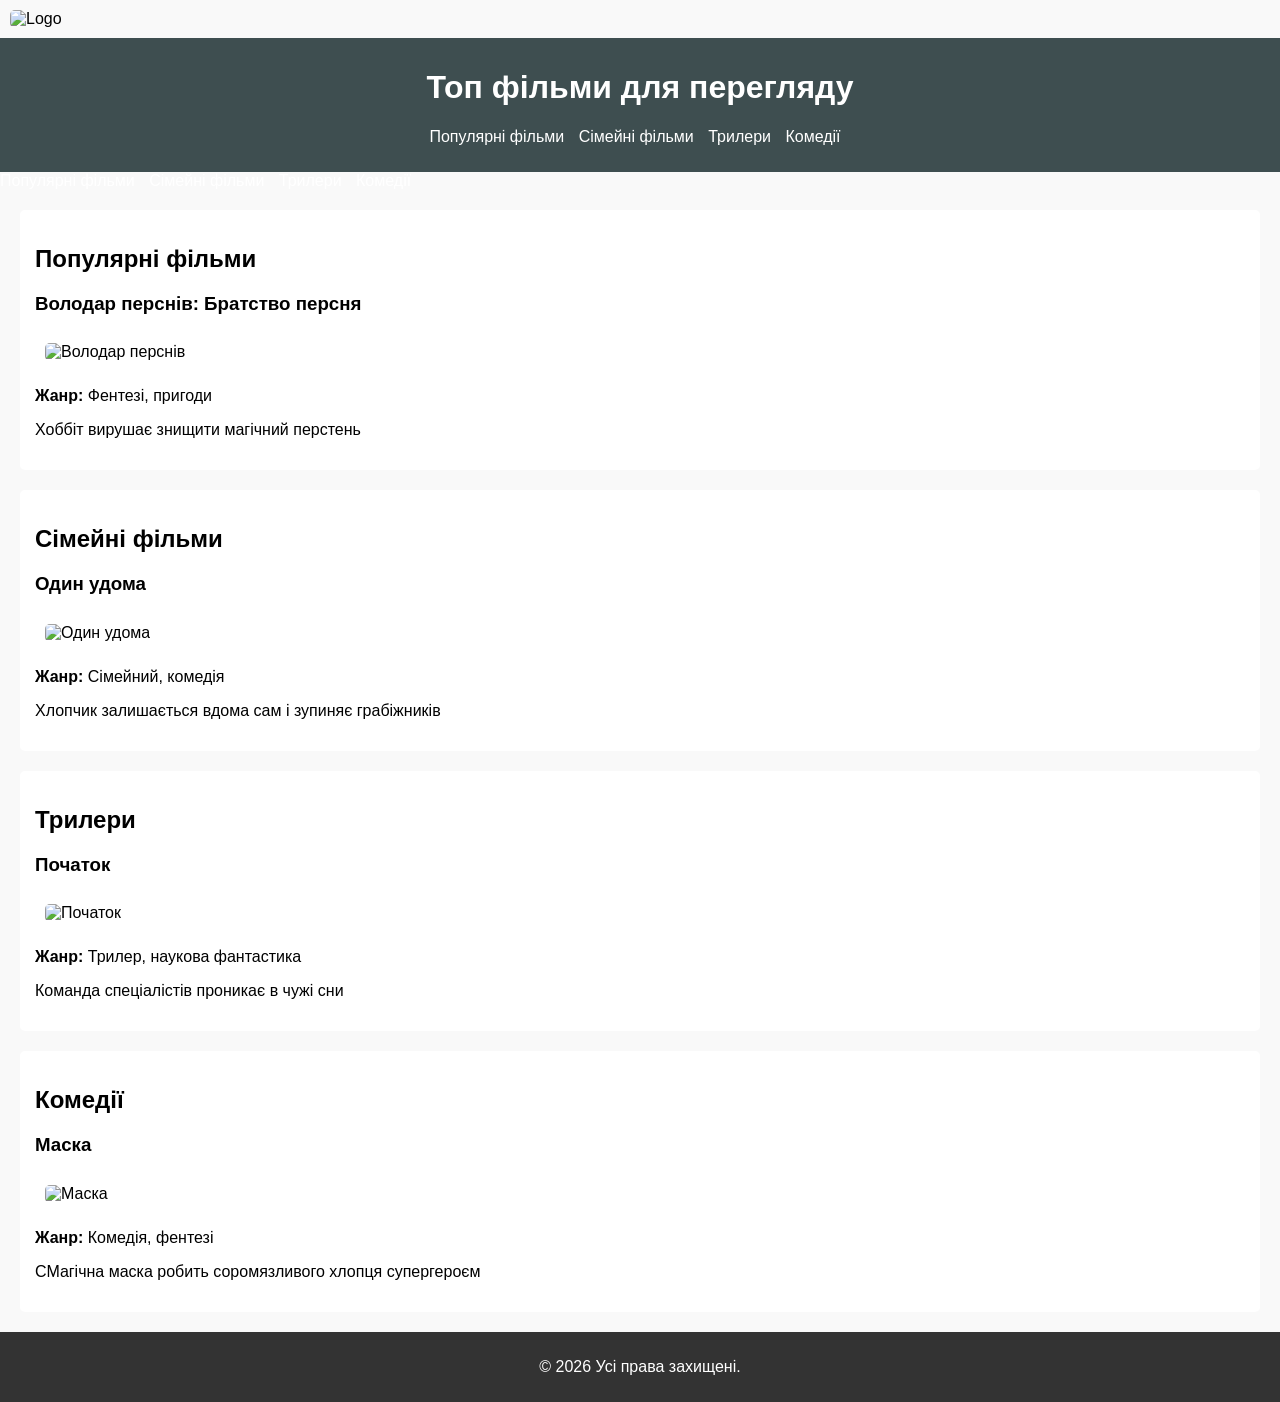
==== index.html @ bec587f4 "1" ====
<!DOCTYPE html>
<html lang="en">
<head>
    <meta charset="UTF-8">
    <meta name="viewport" content="width=device-width, initial-scale=1.0">
    <link rel="stylesheet" href="styels.css">
    <meta name="description" content="Топ фільмів для перегляду: трилери, комедії, сімейні фільми та багато іншого.">
    <title>Топ фільми для перегляду</title>

</head>
<body>
    <img src="#" alt="Logo">
    <header>
        <h1>Топ фільми для перегляду</h1>
        <nav>
            <ul>
                <li>Популярні фільми</li>
                <li>Сімейні фільми</li>
                <li>Трилери</li>
                <li>Комедії</li>
            </ul>
        </nav>
    </header>
    <main>
<li><a href="#popular">Популярні фільми</a></li>
            <li><a href="#family">Сімейні фільми</a></li>
            <li><a href="#thriller">Трилери</a></li>
            <li><a href="#comedy">Комедії</a></li>
        </ul>
    </nav>
</header>
<main>
    <section id="popular">
        <h2>Популярні фільми</h2>
        <article>
            <h3>Володар перснів: Братство персня</h3>
            <img src="lord_of_the_rings.jpg" alt="Володар перснів">
            <p><strong>Жанр:</strong> Фентезі, пригоди</p>
            <p>Хоббіт вирушає знищити магічний перстень</p>
        </article>
    </section>
    <section id="family">
        <h2>Сімейні фільми</h2>
        <article>
            <h3>Один удома</h3>
            <img src="home_alone.jpg" alt="Один удома">
            <p><strong>Жанр:</strong> Сімейний, комедія</p>
            <p>Хлопчик залишається вдома сам і зупиняє грабіжників</p>
        </article>
    </section>
    <section id="thriller">
        <h2>Трилери</h2>
        <article>
            <h3>Початок</h3>
            <img src="inception.jpg" alt="Початок">
            <p><strong>Жанр:</strong> Трилер, наукова фантастика</p>
            <p>Команда спеціалістів проникає в чужі сни</p>
        </article>
    </section>
    <section id="comedy">
        <h2>Комедії</h2>
        <article>
            <h3>Маска</h3>
            <img src="the_mask.jpg" alt="Маска">
            <p><strong>Жанр:</strong> Комедія, фентезі</p>
            <p>СМагічна маска робить соромязливого хлопця супергероєм</p>
        </article>
    </section>
</main>
<footer><p><p>&copy; 2026 Усі права захищені.</p></p></footer>
    <script src="script.js"></script>
</body>
</html>
---- styels.css ----
body {
    margin: 0;
    padding: 0;
    font-family: Arial, sans-serif;
    background-color: #f9f9f9;
}
header {
    background-color: #3E4E50;
    color: white;
    text-align: center;
    padding: 10px;
}
ul {
    list-style-type: none;
    padding: 0;
}
li {
    display: inline;
    margin-right: 10px;
}
a {
    text-decoration: none;
    color: white;
}
section {
    margin: 20px;
    padding: 15px;
    background-color: #fff;
    border-radius: 5px;
}
img {
    max-width: 400px;
    margin: 10px;
    border-radius: 5px;
}
footer {
    text-align: center;
    background-color: #333;
    color: white;
    padding: 10px;
}
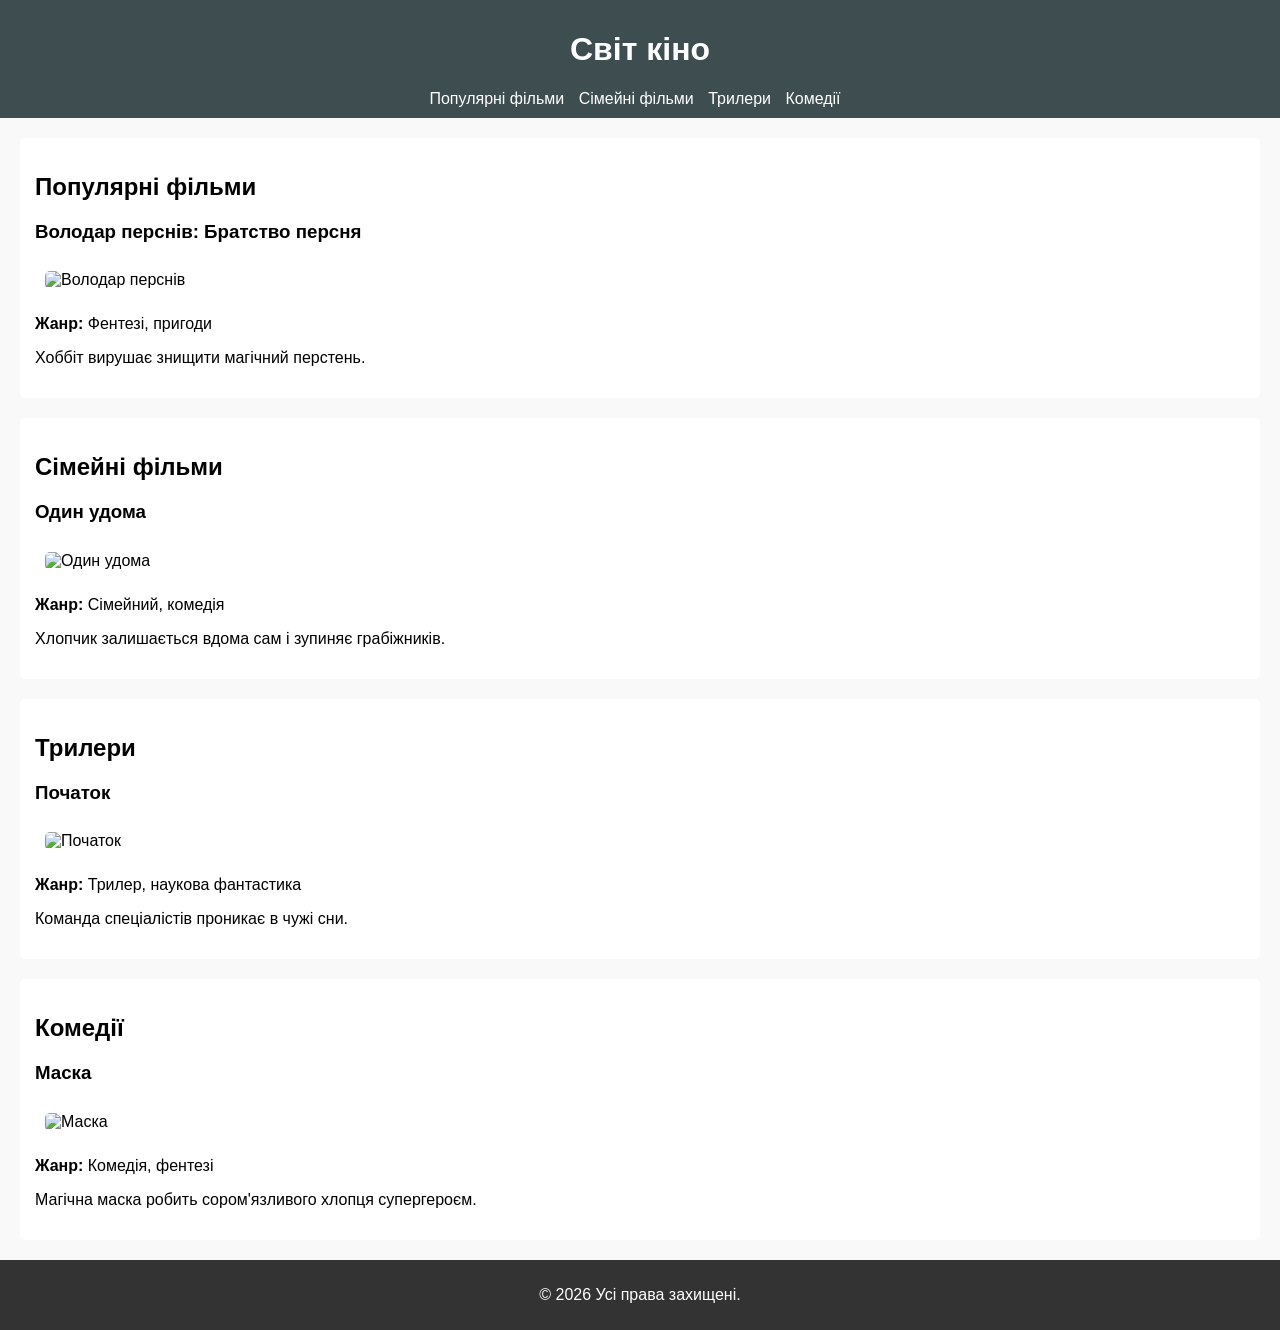
==== commit 7f82f37c: "2" ====
--- a/index.html
+++ b/index.html
@@ -1,73 +1,69 @@
 <!DOCTYPE html>
-<html lang="en">
+<html lang="uk">
 <head>
     <meta charset="UTF-8">
     <meta name="viewport" content="width=device-width, initial-scale=1.0">
     <link rel="stylesheet" href="styels.css">
     <meta name="description" content="Топ фільмів для перегляду: трилери, комедії, сімейні фільми та багато іншого.">
-    <title>Топ фільми для перегляду</title>
-
+    <meta name="keywords" content="Фільми, Кіно, Популярні фільми, Трилери, Комедії, Сімейні фільми">
+    <title>Топ фільмів для перегляду</title>
 </head>
 <body>
-    <img src="#" alt="Logo">
     <header>
-        <h1>Топ фільми для перегляду</h1>
+        <h1>Світ кіно</h1>
         <nav>
             <ul>
-                <li>Популярні фільми</li>
-                <li>Сімейні фільми</li>
-                <li>Трилери</li>
-                <li>Комедії</li>
+                <li><a href="#popular">Популярні фільми</a></li>
+                <li><a href="#family">Сімейні фільми</a></li>
+                <li><a href="#thriller">Трилери</a></li>
+                <li><a href="#comedy">Комедії</a></li>
             </ul>
         </nav>
     </header>
+
     <main>
-<li><a href="#popular">Популярні фільми</a></li>
-            <li><a href="#family">Сімейні фільми</a></li>
-            <li><a href="#thriller">Трилери</a></li>
-            <li><a href="#comedy">Комедії</a></li>
-        </ul>
-    </nav>
-</header>
-<main>
-    <section id="popular">
-        <h2>Популярні фільми</h2>
-        <article>
-            <h3>Володар перснів: Братство персня</h3>
-            <img src="lord_of_the_rings.jpg" alt="Володар перснів">
-            <p><strong>Жанр:</strong> Фентезі, пригоди</p>
-            <p>Хоббіт вирушає знищити магічний перстень</p>
-        </article>
-    </section>
-    <section id="family">
-        <h2>Сімейні фільми</h2>
-        <article>
-            <h3>Один удома</h3>
-            <img src="home_alone.jpg" alt="Один удома">
-            <p><strong>Жанр:</strong> Сімейний, комедія</p>
-            <p>Хлопчик залишається вдома сам і зупиняє грабіжників</p>
-        </article>
-    </section>
-    <section id="thriller">
-        <h2>Трилери</h2>
-        <article>
-            <h3>Початок</h3>
-            <img src="inception.jpg" alt="Початок">
-            <p><strong>Жанр:</strong> Трилер, наукова фантастика</p>
-            <p>Команда спеціалістів проникає в чужі сни</p>
-        </article>
-    </section>
-    <section id="comedy">
-        <h2>Комедії</h2>
-        <article>
-            <h3>Маска</h3>
-            <img src="the_mask.jpg" alt="Маска">
-            <p><strong>Жанр:</strong> Комедія, фентезі</p>
-            <p>СМагічна маска робить соромязливого хлопця супергероєм</p>
-        </article>
-    </section>
-</main>
-<footer><p><p>&copy; 2026 Усі права захищені.</p></p></footer>
+        <section id="popular">
+            <h2>Популярні фільми</h2>
+            <article>
+                <h3>Володар перснів: Братство персня</h3>
+                <img src="lord_of_the_rings.jpg" alt="Володар перснів">
+                <p><strong>Жанр:</strong> Фентезі, пригоди</p>
+                <p>Хоббіт вирушає знищити магічний перстень.</p>
+            </article>
+        </section>
+        <section id="family">
+            <h2>Сімейні фільми</h2>
+            <article>
+                <h3>Один удома</h3>
+                <img src="home_alone.jpg" alt="Один удома">
+                <p><strong>Жанр:</strong> Сімейний, комедія</p>
+                <p>Хлопчик залишається вдома сам і зупиняє грабіжників.</p>
+            </article>
+        </section>
+        <section id="thriller">
+            <h2>Трилери</h2>
+            <article>
+                <h3>Початок</h3>
+                <img src="inception.jpg" alt="Початок">
+                <p><strong>Жанр:</strong> Трилер, наукова фантастика</p>
+                <p>Команда спеціалістів проникає в чужі сни.</p>
+            </article>
+        </section>
+
+        <section id="comedy">
+            <h2>Комедії</h2>
+            <article>
+                <h3>Маска</h3>
+                <img src="the_mask.jpg" alt="Маска">
+                <p><strong>Жанр:</strong> Комедія, фентезі</p>
+                <p>Магічна маска робить сором'язливого хлопця супергероєм.</p>
+            </article>
+        </section>
+    </main>
+
+    <footer>
+        <p>&copy; 2026 Усі права захищені.</p>
+    </footer>
     <script src="script.js"></script>
 </body>
 </html>
--- a/styels.css
+++ b/styels.css
@@ -1,4 +1,3 @@
-
 body {
     margin: 0;
     padding: 0;
@@ -14,6 +13,7 @@
 ul {
     list-style-type: none;
     padding: 0;
+    margin: 0;
 }
 li {
     display: inline;
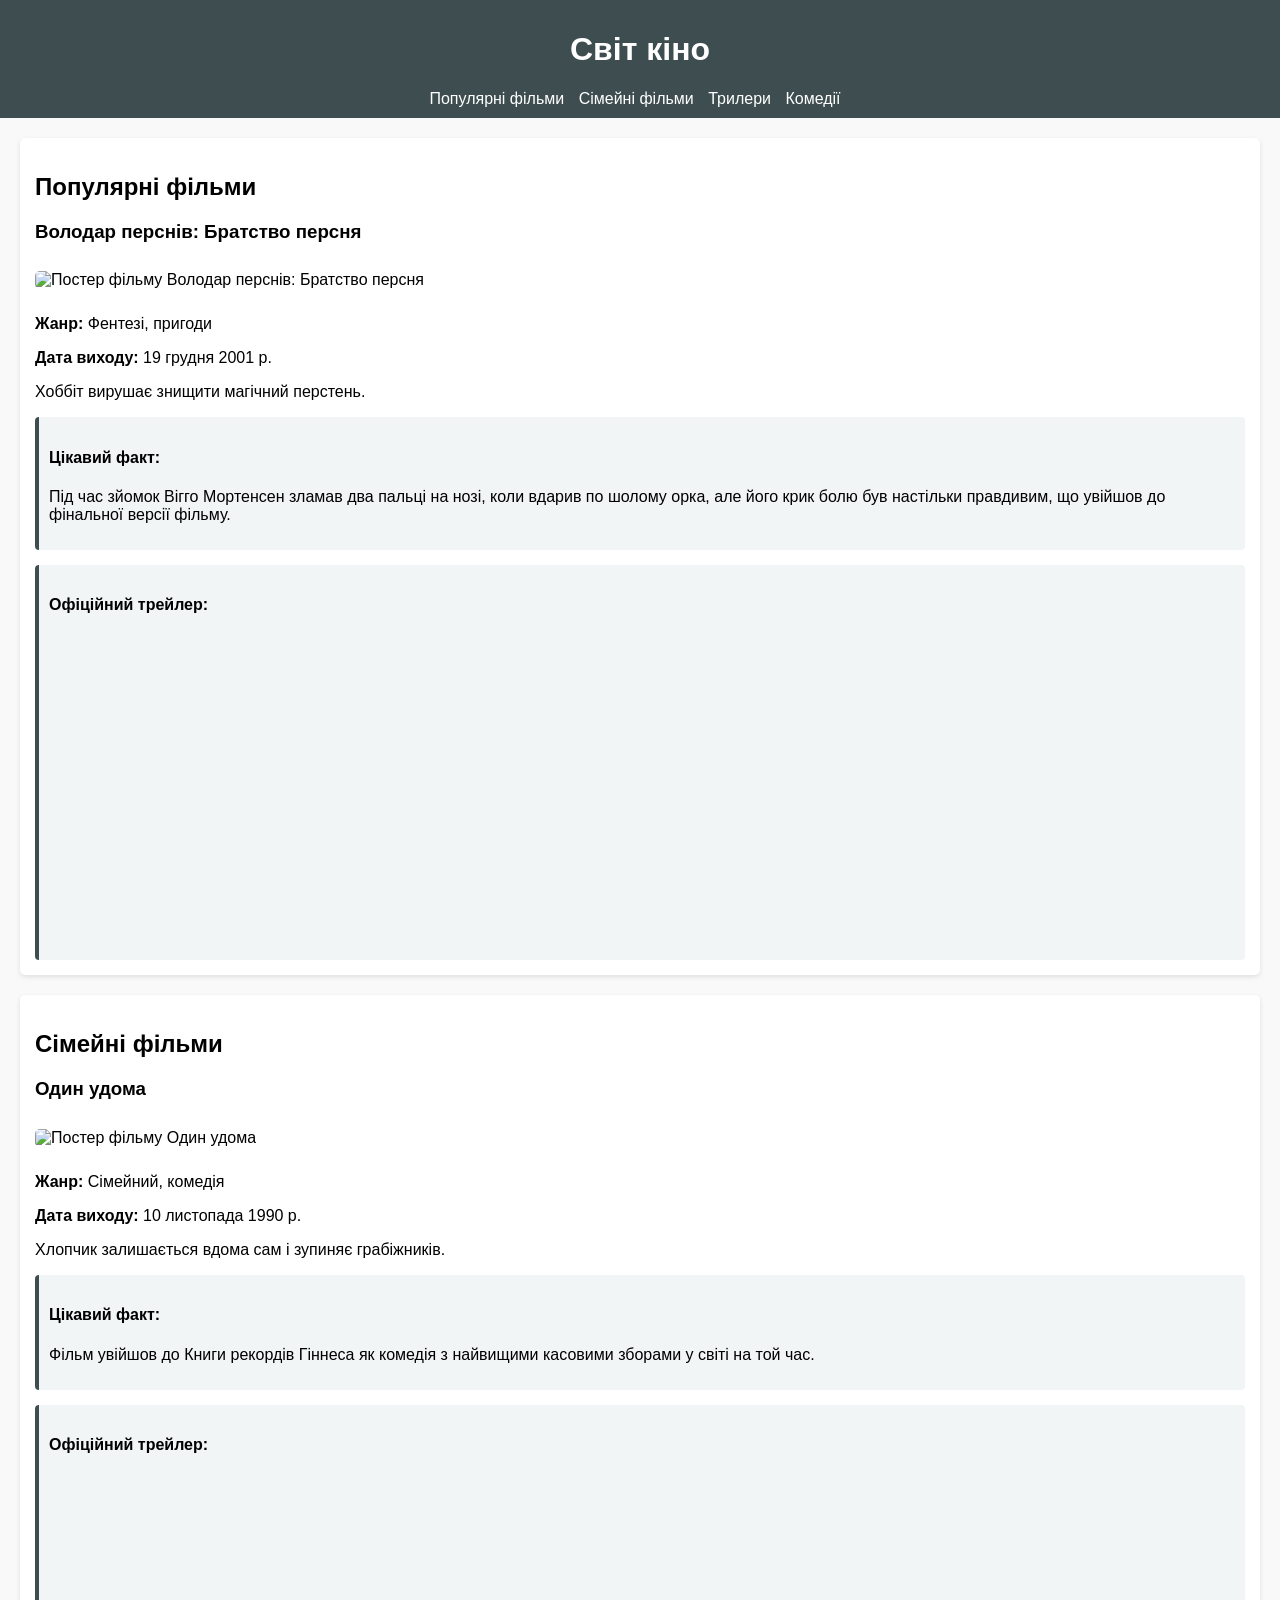
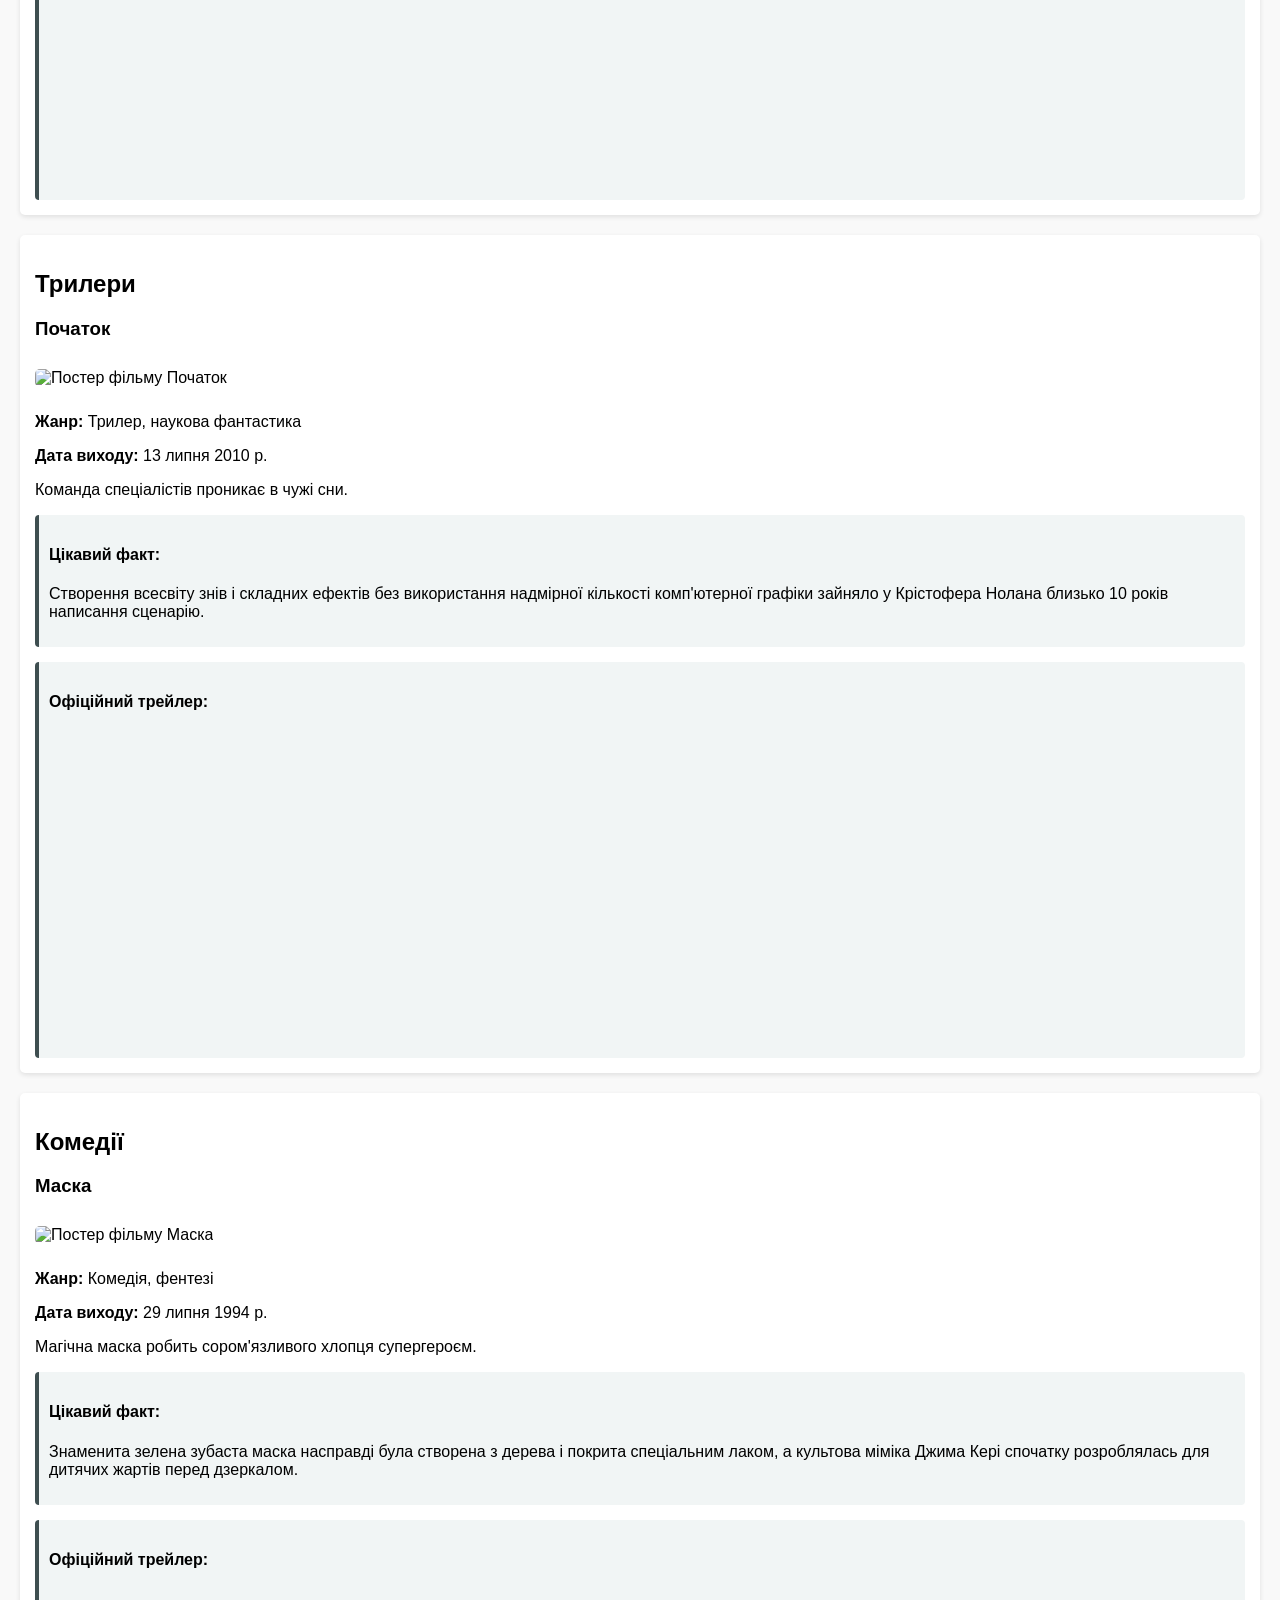
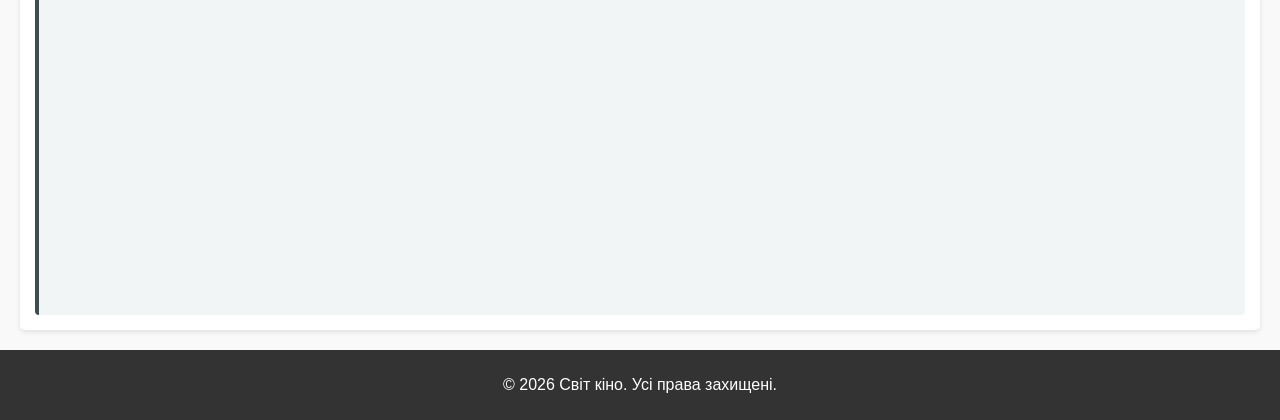
==== commit c66a8172: "4" ====
--- a/index.html
+++ b/index.html
@@ -4,9 +4,9 @@
     <meta charset="UTF-8">
     <meta name="viewport" content="width=device-width, initial-scale=1.0">
     <link rel="stylesheet" href="styels.css">
-    <meta name="description" content="Топ фільмів для перегляду: трилери, комедії, сімейні фільми та багато іншого.">
-    <meta name="keywords" content="Фільми, Кіно, Популярні фільми, Трилери, Комедії, Сімейні фільми">
-    <title>Топ фільмів для перегляду</title>
+    <meta name="description" content="Топ фільмів для перегляду: популярні фільми, трилери, комедії, сімейні стрічки, трейлери, дати виходу та цікаві факти.">
+    <meta name="keywords" content="Фільми, Кіно, Популярні фільми, Трилери, Комедії, Сімейні фільми, Трейлери, Топ кіно">
+    <title>Топ фільмів для перегляду — Світ кіно</title>
 </head>
 <body>
     <header>
@@ -26,43 +26,95 @@
             <h2>Популярні фільми</h2>
             <article>
                 <h3>Володар перснів: Братство персня</h3>
-                <img src="lord_of_the_rings.jpg" alt="Володар перснів">
+                <img src="https://encrypted-tbn0.gstatic.com/images?q=tbn:ANd9GcTrrE1EO2F2vlpFdIuTNORN7lNByeOCnPlnzExsigNurZ-PbQQNT71vCeZlLGthTvJkiHONF9vLlia1PrjGRNTohxtP3_k1RyONz2puikD4&s=10" 
+                     alt="Постер фільму Володар перснів: Братство персня">
                 <p><strong>Жанр:</strong> Фентезі, пригоди</p>
+                <p><strong>Дата виходу:</strong> 19 грудня 2001 р.</p>
                 <p>Хоббіт вирушає знищити магічний перстень.</p>
+                
+                <div class="facts">
+                    <h4>Цікавий факт:</h4>
+                    <p>Під час зйомок Вігго Мортенсен зламав два пальці на нозі, коли вдарив по шолому орка, але його крик болю був настільки правдивим, що увійшов до фінальної версії фільму.</p>
+                </div>
+
+                <div class="trailer">
+                    <h4>Офіційний трейлер:</h4>
+                    <iframe width="560" height="315" src="https://www.youtube.com/embed/V75dMMIW2B4" title="Володар перснів трейлер" frameborder="0" allow="accelerometer; autoplay; clipboard-write; encrypted-media; gyroscope; picture-in-picture" allowfullscreen></iframe>
+                </div>
             </article>
         </section>
+
         <section id="family">
             <h2>Сімейні фільми</h2>
             <article>
                 <h3>Один удома</h3>
-                <img src="home_alone.jpg" alt="Один удома">
+                <img src="https://encrypted-tbn0.gstatic.com/images?q=tbn:ANd9GcSC2UcaFTNf5i_nc5Ga2-hBvEO3mHNIdXNqEyeX_8ZOXQ&s=10"
+                     alt="Постер фільму Один удома">
                 <p><strong>Жанр:</strong> Сімейний, комедія</p>
+                <p><strong>Дата виходу:</strong> 10 листопада 1990 р.</p>
                 <p>Хлопчик залишається вдома сам і зупиняє грабіжників.</p>
+                
+                <div class="facts">
+                    <h4>Цікавий факт:</h4>
+                    <p>Фільм увійшов до Книги рекордів Гіннеса як комедія з найвищими касовими зборами у світі на той час.</p>
+                </div>
+
+                <div class="trailer">
+                    <h4>Офіційний трейлер:</h4>
+                    <iframe width="560" height="315" src="https://www.youtube.com/embed/bBU_64CTNsw" title="Один дома трейлер" frameborder="0" allow="accelerometer; autoplay; clipboard-write; encrypted-media; gyroscope; picture-in-picture; web-share" referrerpolicy="strict-origin-when-cross-origin" allowfullscreen></iframe>
+                </div>
             </article>
         </section>
+
+      
         <section id="thriller">
             <h2>Трилери</h2>
             <article>
                 <h3>Початок</h3>
-                <img src="inception.jpg" alt="Початок">
+                <img src="https://encrypted-tbn0.gstatic.com/images?q=tbn:ANd9GcTQUoXQo4wAAkWJ5Uv6P5ox-ReAcZ1ckdrc_Yz1lzRgPQ&s=10" 
+                     alt="Постер фільму Початок">
                 <p><strong>Жанр:</strong> Трилер, наукова фантастика</p>
+                <p><strong>Дата виходу:</strong> 13 липня 2010 р.</p>
                 <p>Команда спеціалістів проникає в чужі сни.</p>
+                
+                <div class="facts">
+                    <h4>Цікавий факт:</h4>
+                    <p>Створення всесвіту знів і складних ефектів без використання надмірної кількості комп'ютерної графіки зайняло у Крістофера Нолана близько 10 років написання сценарію.</p>
+                </div>
+
+                <div class="trailer">
+                    <h4>Офіційний трейлер:</h4>
+                    <iframe width="560" height="315" src="https://www.youtube.com/embed/YoHD9XEInc0" title="Початок трейлер" frameborder="0" allow="accelerometer; autoplay; clipboard-write; encrypted-media; gyroscope; picture-in-picture" allowfullscreen></iframe>
+                </div>
             </article>
         </section>
 
+       
         <section id="comedy">
             <h2>Комедії</h2>
             <article>
                 <h3>Маска</h3>
-                <img src="the_mask.jpg" alt="Маска">
+                <img src="https://encrypted-tbn0.gstatic.com/images?q=tbn:ANd9GcTpBdge9PIybh5xXL-srAHv61pwbrc8LLbx0TSW4lN4ZKNRCeDKiITQJZS3GgKODrrIccah8fQnq_WESDbgllEotV7ACvP8uUti3Hbqkb-x&s=10" 
+                     alt="Постер фільму Маска">
                 <p><strong>Жанр:</strong> Комедія, фентезі</p>
+                <p><strong>Дата виходу:</strong> 29 липня 1994 р.</p>
                 <p>Магічна маска робить сором'язливого хлопця супергероєм.</p>
+                
+                <div class="facts">
+                    <h4>Цікавий факт:</h4>
+                    <p>Знаменита зелена зубаста маска насправді була створена з дерева і покрита спеціальним лаком, а культова міміка Джима Кері спочатку розроблялась для дитячих жартів перед дзеркалом.</p>
+                </div>
+
+                <div class="trailer">
+                    <h4>Офіційний трейлер:</h4>
+                    <iframe width="560" height="315" src="https://www.youtube.com/embed/s0TAzodumx4" title="Маска | Український трейлер | 1994" frameborder="0" allow="accelerometer; autoplay; clipboard-write; encrypted-media; gyroscope; picture-in-picture; web-share" referrerpolicy="strict-origin-when-cross-origin" allowfullscreen></iframe>
+                </div>
             </article>
         </section>
     </main>
 
     <footer>
-        <p>&copy; 2026 Усі права захищені.</p>
+        <p>&copy; 2026 Світ кіно. Усі права захищені.</p>
     </footer>
     <script src="script.js"></script>
 </body>
--- a/styels.css
+++ b/styels.css
@@ -28,12 +28,43 @@
     padding: 15px;
     background-color: #fff;
     border-radius: 5px;
+    box-shadow: 0 2px 5px rgba(0,0,0,0.1);
 }
 img {
     max-width: 400px;
-    margin: 10px;
+    width: 100%;
+    height: auto;
+    margin: 10px 0;
     border-radius: 5px;
 }
+.facts {
+    margin-top: 15px;
+    padding: 10px;
+    background-color: #f1f5f5;
+    border-left: 4px solid #3E4E50;
+    border-radius: 4px;
+}
+.trailer {
+    margin-top: 15px;
+    padding: 10px;
+    background-color: #f1f5f5;
+    border-left: 4px solid #3E4E50;
+    border-radius: 4px;
+}
+.trailer iframe {
+    width: 100%;
+    max-width: 560px;
+    height: 315px;
+    border-radius: 5px;
+    display: block;
+}
+
+@media (max-width: 600px) {
+    .trailer iframe {
+        height: 210px;
+    }
+}
+
 footer {
     text-align: center;
     background-color: #333;
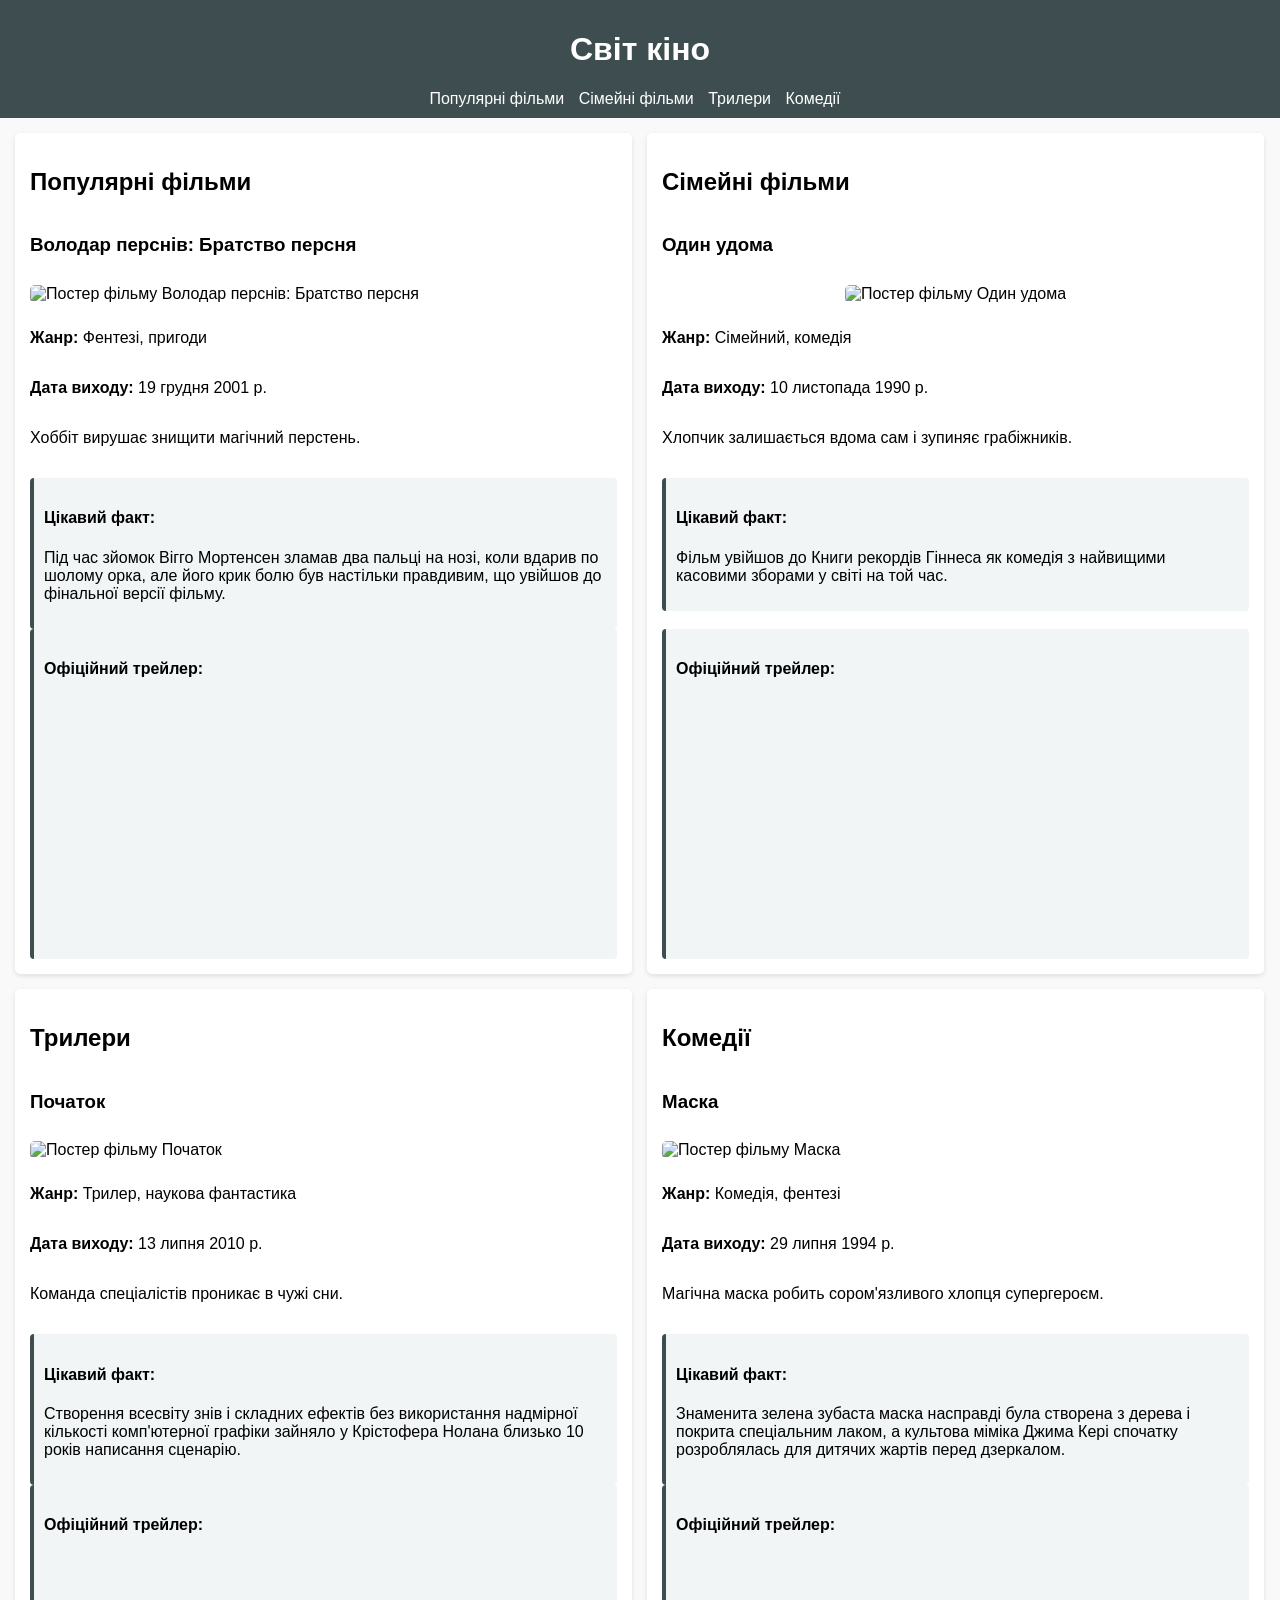
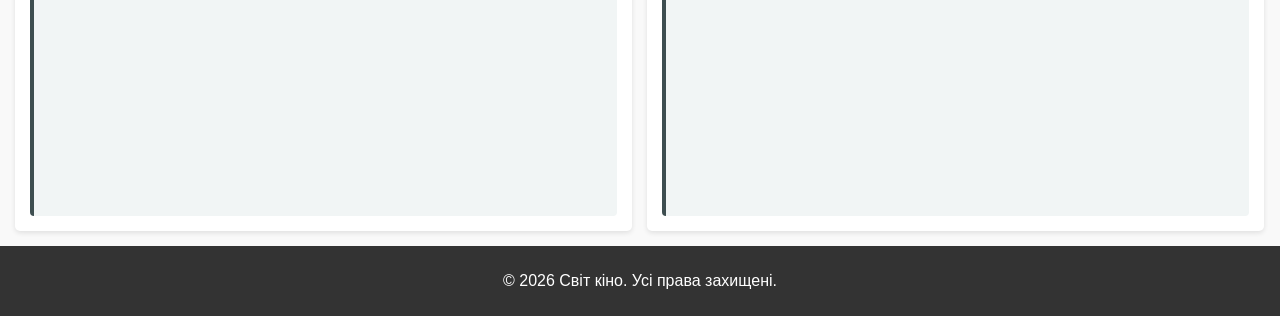
==== commit dc1f81a6: "5" ====
--- a/index.html
+++ b/index.html
@@ -39,7 +39,7 @@
 
                 <div class="trailer">
                     <h4>Офіційний трейлер:</h4>
-                    <iframe width="560" height="315" src="https://www.youtube.com/embed/V75dMMIW2B4" title="Володар перснів трейлер" frameborder="0" allow="accelerometer; autoplay; clipboard-write; encrypted-media; gyroscope; picture-in-picture" allowfullscreen></iframe>
+                    <iframe src="https://www.youtube.com/embed/V75dMMIW2B4" title="Володар перснів трейлер" frameborder="0" allow="accelerometer; autoplay; clipboard-write; encrypted-media; gyroscope; picture-in-picture" allowfullscreen></iframe>
                 </div>
             </article>
         </section>
@@ -48,8 +48,8 @@
             <h2>Сімейні фільми</h2>
             <article>
                 <h3>Один удома</h3>
-                <img src="https://encrypted-tbn0.gstatic.com/images?q=tbn:ANd9GcSC2UcaFTNf5i_nc5Ga2-hBvEO3mHNIdXNqEyeX_8ZOXQ&s=10"
-                     alt="Постер фільму Один удома">
+               <img class="small-img" src="https://encrypted-tbn0.gstatic.com/images?q=tbn:ANd9GcSC2UcaFTNf5i_nc5Ga2-hBvEO3mHNIdXNqEyeX_8ZOXQ&s=10"
+                alt="Постер фільму Один удома" >
                 <p><strong>Жанр:</strong> Сімейний, комедія</p>
                 <p><strong>Дата виходу:</strong> 10 листопада 1990 р.</p>
                 <p>Хлопчик залишається вдома сам і зупиняє грабіжників.</p>
@@ -61,7 +61,7 @@
 
                 <div class="trailer">
                     <h4>Офіційний трейлер:</h4>
-                    <iframe width="560" height="315" src="https://www.youtube.com/embed/bBU_64CTNsw" title="Один дома трейлер" frameborder="0" allow="accelerometer; autoplay; clipboard-write; encrypted-media; gyroscope; picture-in-picture; web-share" referrerpolicy="strict-origin-when-cross-origin" allowfullscreen></iframe>
+                    <iframe src="https://www.youtube.com/embed/bBU_64CTNsw" title="Один дома трейлер" frameborder="0" allow="accelerometer; autoplay; clipboard-write; encrypted-media; gyroscope; picture-in-picture; web-share" referrerpolicy="strict-origin-when-cross-origin" allowfullscreen></iframe>
                 </div>
             </article>
         </section>
@@ -84,7 +84,7 @@
 
                 <div class="trailer">
                     <h4>Офіційний трейлер:</h4>
-                    <iframe width="560" height="315" src="https://www.youtube.com/embed/YoHD9XEInc0" title="Початок трейлер" frameborder="0" allow="accelerometer; autoplay; clipboard-write; encrypted-media; gyroscope; picture-in-picture" allowfullscreen></iframe>
+                    <iframe  src="https://www.youtube.com/embed/YoHD9XEInc0" title="Початок трейлер" frameborder="0" allow="accelerometer; autoplay; clipboard-write; encrypted-media; gyroscope; picture-in-picture" allowfullscreen></iframe>
                 </div>
             </article>
         </section>
@@ -107,7 +107,7 @@
 
                 <div class="trailer">
                     <h4>Офіційний трейлер:</h4>
-                    <iframe width="560" height="315" src="https://www.youtube.com/embed/s0TAzodumx4" title="Маска | Український трейлер | 1994" frameborder="0" allow="accelerometer; autoplay; clipboard-write; encrypted-media; gyroscope; picture-in-picture; web-share" referrerpolicy="strict-origin-when-cross-origin" allowfullscreen></iframe>
+                    <iframe  src="https://www.youtube.com/embed/s0TAzodumx4" title="Маска | Український трейлер | 1994" frameborder="0" allow="accelerometer; autoplay; clipboard-write; encrypted-media; gyroscope; picture-in-picture; web-share" referrerpolicy="strict-origin-when-cross-origin" allowfullscreen></iframe>
                 </div>
             </article>
         </section>
--- a/styels.css
+++ b/styels.css
@@ -4,39 +4,74 @@
     font-family: Arial, sans-serif;
     background-color: #f9f9f9;
 }
+
 header {
     background-color: #3E4E50;
     color: white;
     text-align: center;
     padding: 10px;
 }
+
 ul {
     list-style-type: none;
     padding: 0;
     margin: 0;
 }
+
 li {
     display: inline;
     margin-right: 10px;
 }
+
 a {
     text-decoration: none;
     color: white;
 }
+
+main {
+    display: flex;
+    flex-wrap: wrap;
+    gap: 15px;
+    padding: 15px;
+    box-sizing: border-box;
+}
+
 section {
-    margin: 20px;
+    flex: 0 0 calc(50% - 8px);
+    max-width: calc(50% - 8px);
+    box-sizing: border-box;
+    
     padding: 15px;
     background-color: #fff;
     border-radius: 5px;
     box-shadow: 0 2px 5px rgba(0,0,0,0.1);
+
+    display: flex;
+    flex-direction: column;
 }
+
+article {
+    display: flex;
+    flex-direction: column;
+    height: 100%;
+}
+
 img {
-    max-width: 400px;
     width: 100%;
-    height: auto;
+    max-height: 340px;     
+    height: auto;          
+    object-fit: contain;   
     margin: 10px 0;
     border-radius: 5px;
+    display: block;
 }
+
+img.small-img {
+    max-height: 260px;
+    width: auto;
+    margin: 10px auto; 
+}
+
 .facts {
     margin-top: 15px;
     padding: 10px;
@@ -44,25 +79,21 @@
     border-left: 4px solid #3E4E50;
     border-radius: 4px;
 }
+
 .trailer {
-    margin-top: 15px;
+    margin-top: auto; 
     padding: 10px;
     background-color: #f1f5f5;
     border-left: 4px solid #3E4E50;
     border-radius: 4px;
 }
+
+
 .trailer iframe {
     width: 100%;
-    max-width: 560px;
-    height: 315px;
+    height: 250px;
     border-radius: 5px;
     display: block;
-}
-
-@media (max-width: 600px) {
-    .trailer iframe {
-        height: 210px;
-    }
 }
 
 footer {
@@ -70,4 +101,13 @@
     background-color: #333;
     color: white;
     padding: 10px;
+    clear: both;
+}
+
+
+@media (max-width: 768px) {
+    section {
+        flex: 0 0 100%;
+        max-width: 100%;
+    }
 }
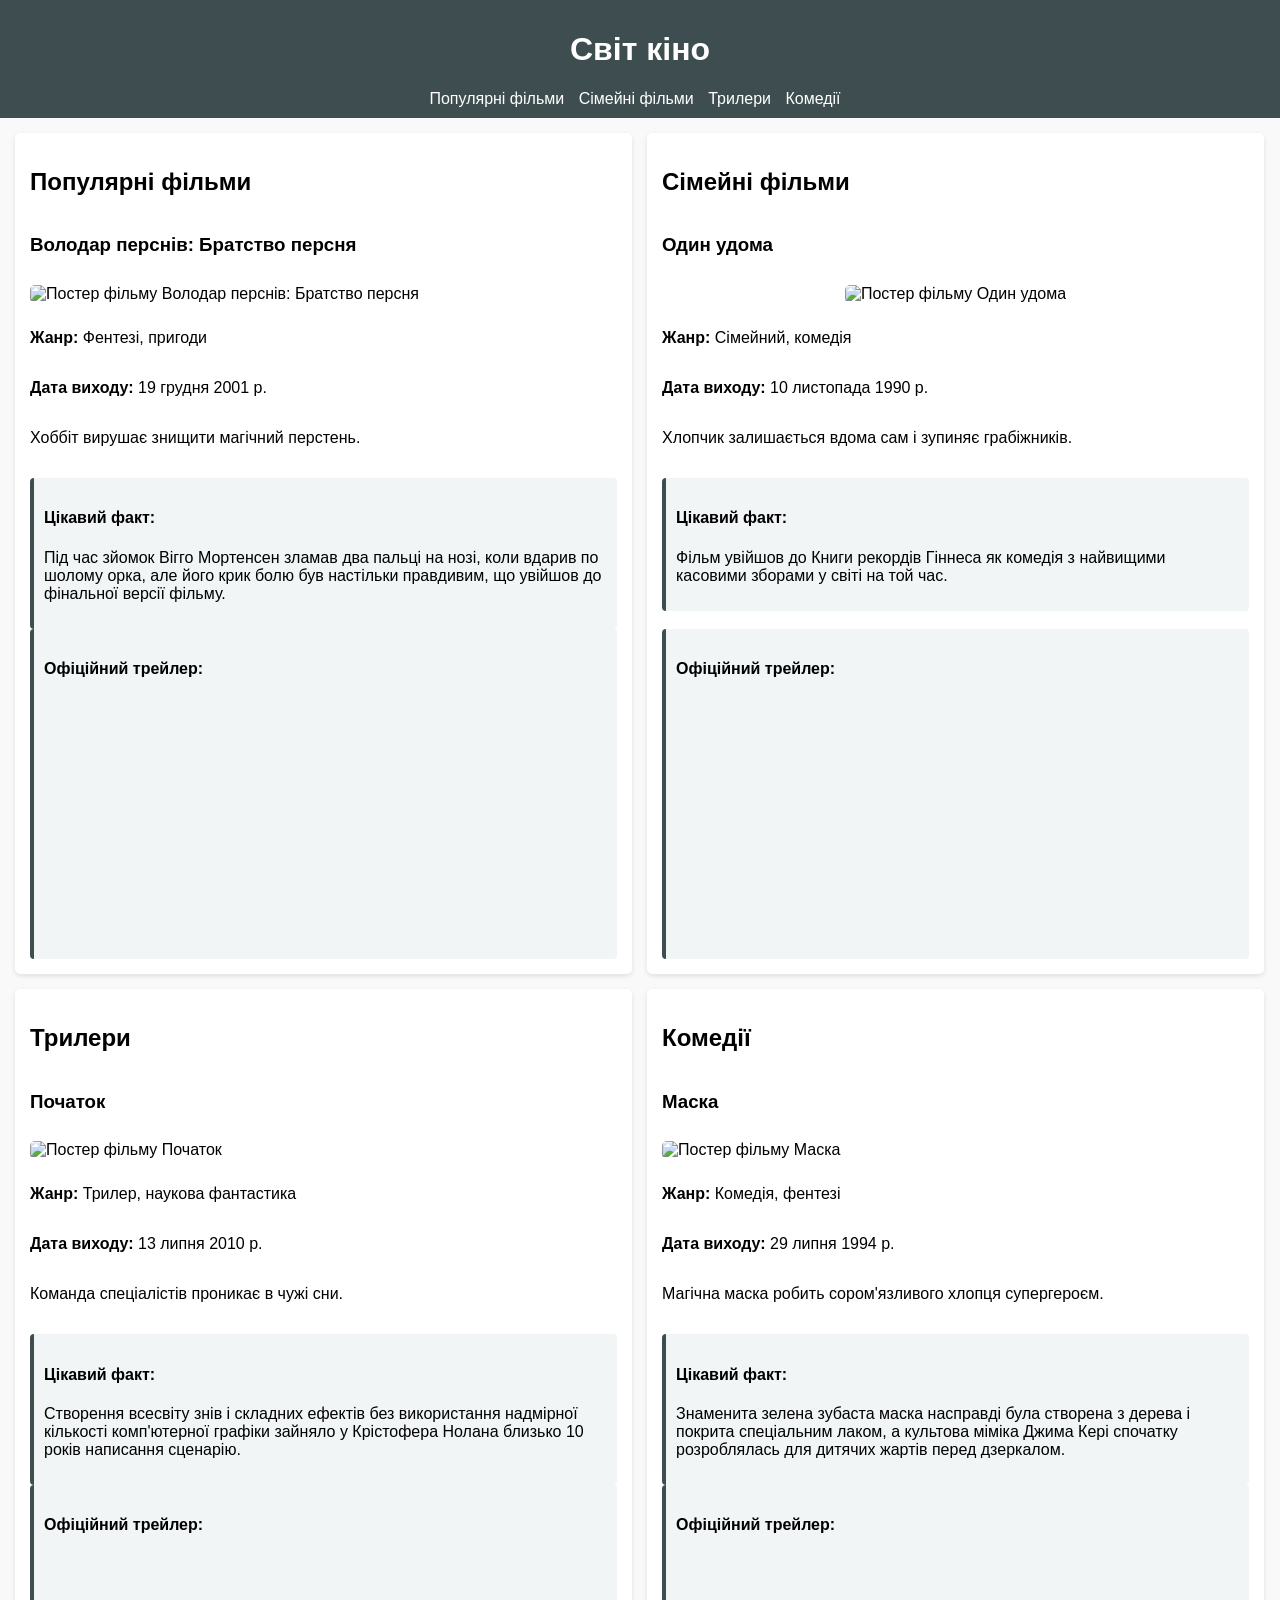
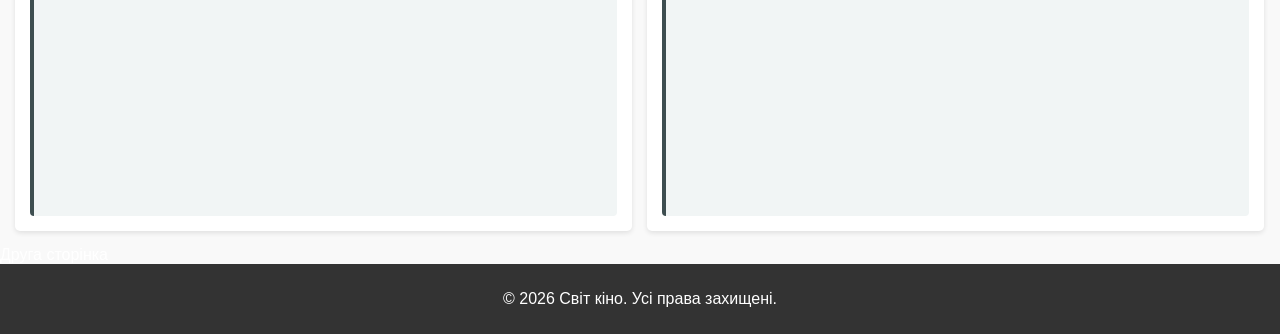
==== commit 6764ce4d: "7" ====
--- a/index.html
+++ b/index.html
@@ -1,6 +1,15 @@
 <!DOCTYPE html>
 <html lang="uk">
 <head>
+    <!-- Google tag (gtag.js) -->
+<script async src="https://www.googletagmanager.com/gtag/js?id=G-W2S0J2KGQH"></script>
+<script>
+  window.dataLayer = window.dataLayer || [];
+  function gtag(){dataLayer.push(arguments);}
+  gtag('js', new Date());
+
+  gtag('config', 'G-W2S0J2KGQH');
+</script>
     <meta charset="UTF-8">
     <meta name="viewport" content="width=device-width, initial-scale=1.0">
     <link rel="stylesheet" href="styels.css">
@@ -112,6 +121,7 @@
             </article>
         </section>
     </main>
+    <a href="movas.html">Друга сторінка</a>
 
     <footer>
         <p>&copy; 2026 Світ кіно. Усі права захищені.</p>
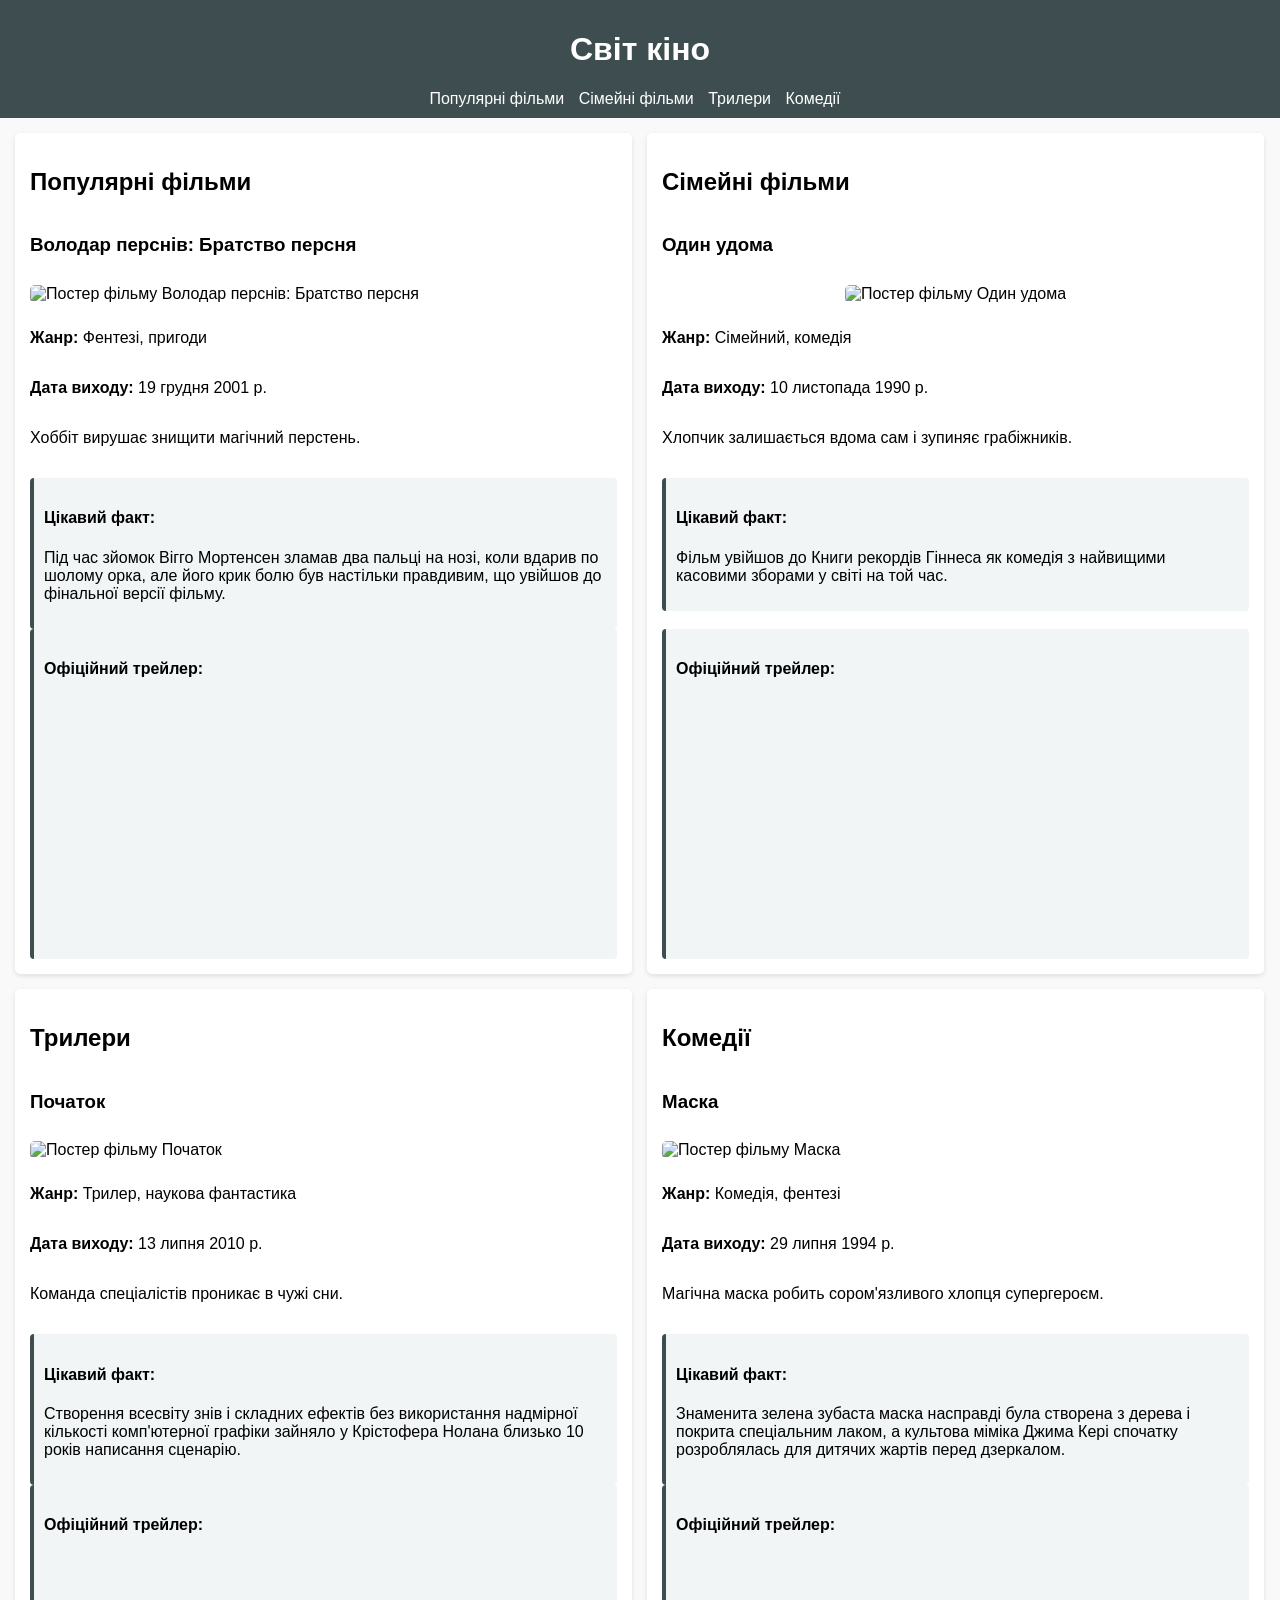
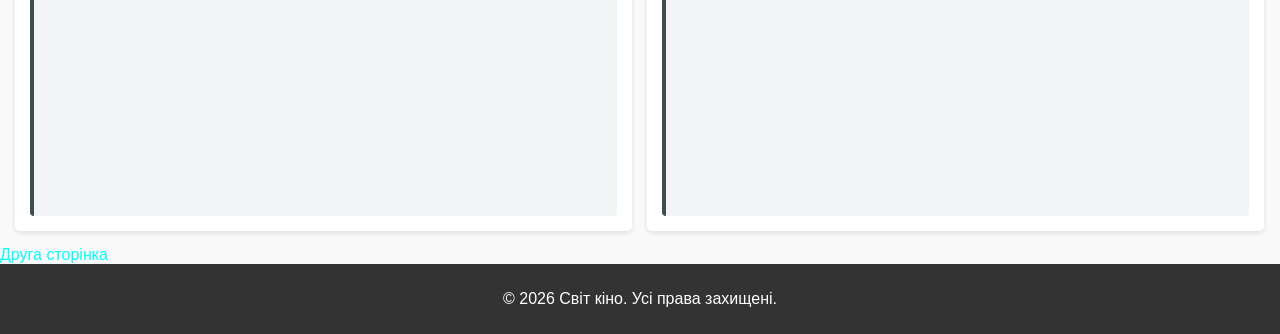
==== commit 2824c3df: "8" ====
--- a/index.html
+++ b/index.html
@@ -121,7 +121,7 @@
             </article>
         </section>
     </main>
-    <a href="movas.html">Друга сторінка</a>
+    <a class="perehid" href="movas.html">Друга сторінка</a>
 
     <footer>
         <p>&copy; 2026 Світ кіно. Усі права захищені.</p>
--- a/styels.css
+++ b/styels.css
@@ -110,4 +110,9 @@
         flex: 0 0 100%;
         max-width: 100%;
     }
+}
+.perehid{color: aqua;
+text-align: center;
+width: 50px;
+height: 35px;
 }
